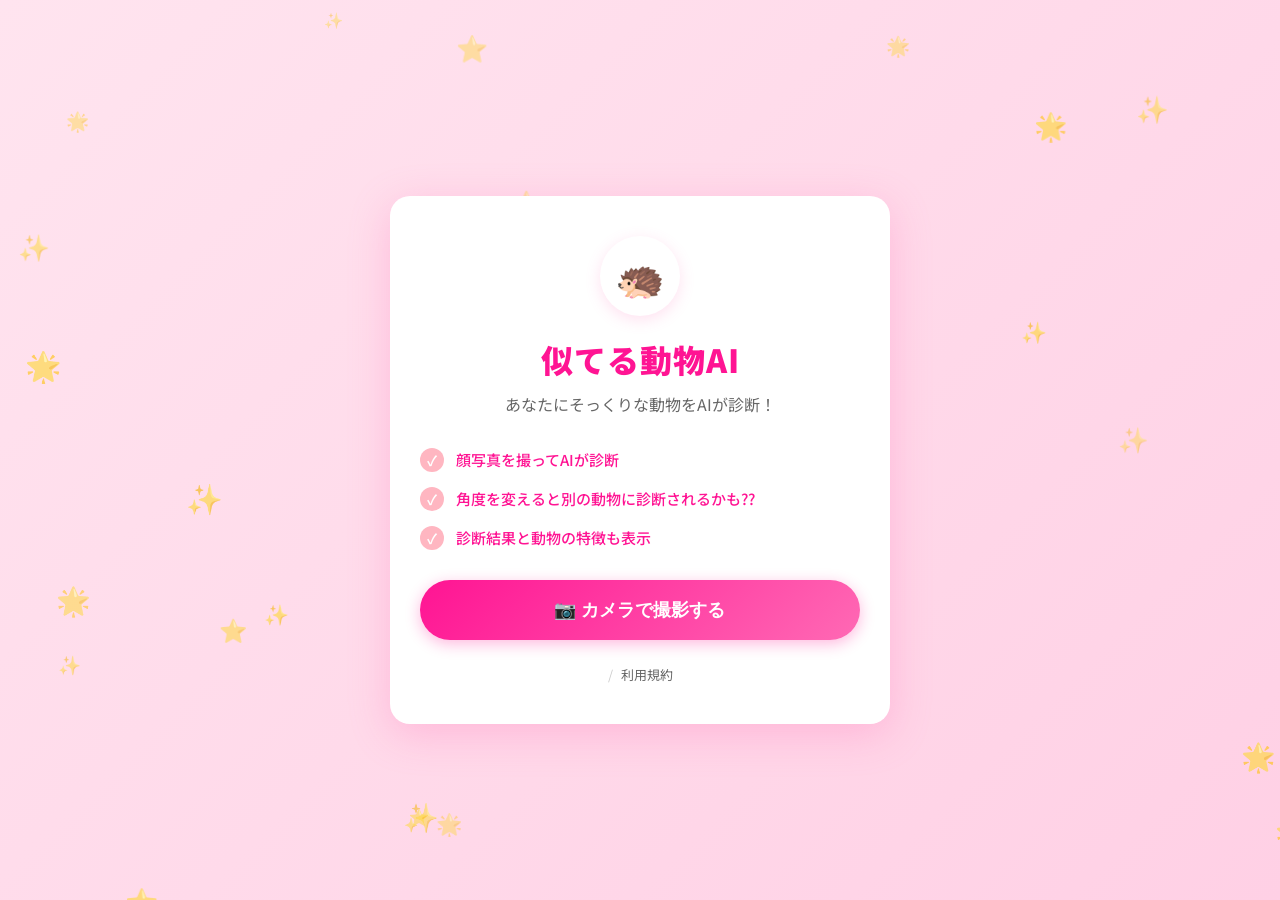
==== index.html @ 2998b25c "Update index.html" ====
<!DOCTYPE html>
<html lang="ja">
<head>
    <meta charset="UTF-8">
    <meta name="viewport" content="width=device-width, initial-scale=1.0">
    <meta name="description" content="あなたにそっくりな動物をAIが診断！顔写真を撮ってAIが診断します。">
    <title>似てる動物AI - あなたにそっくりな動物を診断</title>
    <link rel="preconnect" href="https://fonts.googleapis.com">
    <link rel="preconnect" href="https://fonts.gstatic.com" crossorigin>
    <link href="https://fonts.googleapis.com/css2?family=Noto+Sans+JP:wght@400;500;700;900&display=swap" rel="stylesheet">
    <link rel="stylesheet" href="css/style.css">
</head>
<body>
    <!-- Background Stars -->
    <div class="stars-container" id="starsContainer"></div>

    <!-- Main Container -->
    <div class="container">
        <!-- Header Link -->
        <div class="header-link"></div>

        <!-- Main Card -->
        <div class="card">
            <!-- Icon -->
            <div class="icon-container">
                <span class="icon">🦔</span>
            </div>

            <!-- Title -->
            <h1 class="title">似てる動物AI</h1>
            <p class="subtitle">あなたにそっくりな動物をAIが診断！</p>

            <!-- Feature List -->
            <div class="feature-list">
                <div class="feature-item">
                    <span class="check-icon">✓</span>
                    <span>顔写真を撮ってAIが診断</span>
                </div>
                <div class="feature-item">
                    <span class="check-icon">✓</span>
                    <span>角度を変えると別の動物に診断されるかも??</span>
                </div>
                <div class="feature-item">
                    <span class="check-icon">✓</span>
                    <span>診断結果と動物の特徴も表示</span>
                </div>
            </div>

            <!-- Upload Button -->
            <button class="upload-btn" id="uploadBtn">📷 カメラで撮影する</button>

            <!-- Hidden File Input -->
            <input type="file" id="fileInput" accept="image/*" capture="user" style="display: none;">

            <!-- Footer Links -->
            <div class="footer-links">
                <span class="divider">/</span>
                <a href="terms.html" class="footer-link">利用規約</a>
            </div>
        </div>
    </div>

    <!-- Main JS -->
    <script src="js/main.js"></script>
</body>
</html>
---- css/style.css ----
/* ===============================
   Global Styles & Reset
   =============================== */
* {
    margin: 0;
    padding: 0;
    box-sizing: border-box;
}

body {
    font-family: 'Noto Sans JP', sans-serif;
    background: linear-gradient(135deg, #FFE4EF 0%, #FFD0E5 100%);
    min-height: 100vh;
    position: relative;
    overflow-x: hidden;
}

/* ===============================
   Background Stars Animation
   =============================== */
.stars-container {
    position: fixed;
    top: 0;
    left: 0;
    width: 100%;
    height: 100%;
    pointer-events: none;
    z-index: 0;
}

.star {
    position: absolute;
    color: #FF69B4;
    opacity: 0.6;
    animation: twinkle 3s infinite;
    font-size: 20px;
}

.star:nth-child(2n) {
    animation-delay: 1s;
    opacity: 0.4;
}

.star:nth-child(3n) {
    animation-delay: 2s;
    opacity: 0.5;
}

@keyframes twinkle {
    0%, 100% { opacity: 0.3; transform: scale(0.8); }
    50% { opacity: 0.8; transform: scale(1.2); }
}

/* ===============================
   Main Container
   =============================== */
.container {
    position: relative;
    z-index: 1;
    min-height: 100vh;
    display: flex;
    flex-direction: column;
    align-items: center;
    justify-content: center;
    padding: 20px;
}

/* ===============================
   Header Link
   =============================== */
.header-link {
    margin-bottom: 20px;
    text-align: center;
}

.gallery-link {
    color: #FF1493;
    text-decoration: none;
    font-size: 14px;
    font-weight: 500;
    border-bottom: 2px solid #FF69B4;
    padding-bottom: 2px;
    transition: all 0.3s ease;
}

.gallery-link:hover {
    color: #FF69B4;
    border-bottom-color: #FF1493;
}

/* ===============================
   Main Card
   =============================== */
.card {
    background: white;
    border-radius: 20px;
    padding: 40px 30px;
    max-width: 500px;
    width: 100%;
    box-shadow: 0 10px 40px rgba(255, 105, 180, 0.3);
    text-align: center;
    animation: slideUp 0.5s ease;
}

@keyframes slideUp {
    from {
        opacity: 0;
        transform: translateY(20px);
    }
    to {
        opacity: 1;
        transform: translateY(0);
    }
}

/* ===============================
   Icon Container
   =============================== */
.icon-container {
    background: white;
    width: 80px;
    height: 80px;
    border-radius: 50%;
    margin: 0 auto 20px;
    display: flex;
    align-items: center;
    justify-content: center;
    box-shadow: 0 4px 15px rgba(255, 105, 180, 0.2);
}

.icon {
    font-size: 40px;
}

/* ===============================
   Title & Subtitle
   =============================== */
.title {
    color: #FF1493;
    font-size: 32px;
    font-weight: 900;
    margin-bottom: 10px;
    letter-spacing: 1px;
}

.subtitle {
    color: #666;
    font-size: 16px;
    margin-bottom: 30px;
    line-height: 1.6;
}

/* ===============================
   Feature List
   =============================== */
.feature-list {
    text-align: left;
    margin-bottom: 30px;
}

.feature-item {
    display: flex;
    align-items: center;
    margin-bottom: 15px;
    color: #FF1493;
    font-size: 15px;
    font-weight: 500;
}

.check-icon {
    display: inline-flex;
    align-items: center;
    justify-content: center;
    width: 24px;
    height: 24px;
    background: #FFB6C1;
    border-radius: 50%;
    margin-right: 12px;
    color: white;
    font-size: 14px;
    font-weight: bold;
    flex-shrink: 0;
}

/* ===============================
   Upload Button
   =============================== */
.upload-btn {
    width: 100%;
    background: linear-gradient(135deg, #FF1493 0%, #FF69B4 100%);
    color: white;
    border: none;
    border-radius: 50px;
    padding: 18px 30px;
    font-size: 18px;
    font-weight: 700;
    cursor: pointer;
    transition: all 0.3s ease;
    box-shadow: 0 4px 15px rgba(255, 20, 147, 0.3);
    margin-bottom: 25px;
}

.upload-btn:hover {
    transform: translateY(-2px);
    box-shadow: 0 6px 20px rgba(255, 20, 147, 0.4);
}

.upload-btn:active {
    transform: translateY(0);
}

/* ===============================
   Footer Links
   =============================== */
.footer-links {
    display: flex;
    align-items: center;
    justify-content: center;
    gap: 8px;
    font-size: 13px;
}

.footer-link {
    color: #666;
    text-decoration: none;
    transition: color 0.3s ease;
}

.footer-link:hover {
    color: #FF1493;
}

.divider {
    color: #ccc;
}

/* ===============================
   Loading Screen
   =============================== */
.loading-screen {
    padding: 60px 0;
    text-align: center;
}

.spinner {
    width: 60px;
    height: 60px;
    margin: 0 auto 20px;
    border: 6px solid #FFE4EF;
    border-top: 6px solid #FF1493;
    border-radius: 50%;
    animation: spin 1s linear infinite;
}

@keyframes spin {
    0% { transform: rotate(0deg); }
    100% { transform: rotate(360deg); }
}

.loading-text {
    color: #FF1493;
    font-size: 16px;
    font-weight: 600;
}

/* ===============================
   Result Screen
   =============================== */
.result-card {
    max-width: 600px;
}

.back-btn-container {
    margin-bottom: 20px;
    text-align: left;
}

.back-btn {
    color: #FF1493;
    text-decoration: none;
    font-size: 14px;
    font-weight: 500;
    transition: color 0.3s ease;
    display: inline-block;
}

.back-btn:hover {
    color: #FF69B4;
}

.result-icon {
    width: 100px;
    height: 100px;
}

.result-icon .icon {
    font-size: 60px;
}

.result-title {
    color: #666;
    font-size: 16px;
    margin-bottom: 10px;
    font-weight: 500;
}

.animal-name {
    color: #FF1493;
    font-size: 40px;
    font-weight: 900;
    margin-bottom: 30px;
    letter-spacing: 2px;
}

/* ===============================
   Similarity Bar
   =============================== */
.similarity-container {
    margin-bottom: 30px;
}

.similarity-bar {
    width: 100%;
    height: 30px;
    background: #FFE4EF;
    border-radius: 15px;
    overflow: hidden;
    margin-bottom: 10px;
}

.similarity-fill {
    height: 100%;
    background: linear-gradient(90deg, #FF1493 0%, #FF69B4 100%);
    border-radius: 15px;
    transition: width 1s ease;
    display: flex;
    align-items: center;
    justify-content: flex-end;
    padding-right: 10px;
}

.similarity-text {
    color: #FF1493;
    font-size: 18px;
    font-weight: 700;
}

/* ===============================
   Description Box
   =============================== */
.description-box {
    background: #FFF5F9;
    border-radius: 15px;
    padding: 25px;
    margin-bottom: 30px;
    text-align: left;
}

.description-title {
    color: #FF1493;
    font-size: 18px;
    font-weight: 700;
    margin-bottom: 15px;
}

.description-text {
    color: #555;
    font-size: 15px;
    line-height: 1.8;
}

/* ===============================
   Image Preview
   =============================== */
.image-preview-container {
    margin-bottom: 30px;
}

.preview-title {
    color: #FF1493;
    font-size: 16px;
    font-weight: 600;
    margin-bottom: 15px;
}

.image-preview {
    width: 100%;
    max-width: 300px;
    margin: 0 auto;
    border-radius: 15px;
    overflow: hidden;
    box-shadow: 0 4px 15px rgba(0, 0, 0, 0.1);
}

.image-preview img {
    width: 100%;
    height: auto;
    display: block;
}

/* ===============================
   Share Buttons
   =============================== */
.share-buttons {
    margin-bottom: 30px;
}

.share-title {
    color: #FF1493;
    font-size: 16px;
    font-weight: 600;
    margin-bottom: 15px;
}

.share-btn-group {
    display: flex;
    gap: 10px;
    justify-content: center;
}

.share-btn {
    flex: 1;
    padding: 12px 20px;
    border: none;
    border-radius: 50px;
    font-size: 14px;
    font-weight: 600;
    cursor: pointer;
    transition: all 0.3s ease;
    display: flex;
    align-items: center;
    justify-content: center;
    gap: 5px;
}

.twitter-btn {
    background: #1DA1F2;
    color: white;
}

.twitter-btn:hover {
    background: #1a8cd8;
    transform: translateY(-2px);
}

.line-btn {
    background: #00B900;
    color: white;
}

.line-btn:hover {
    background: #009900;
    transform: translateY(-2px);
}

.share-icon {
    font-size: 16px;
}

/* ===============================
   Retry Button
   =============================== */
.retry-btn {
    width: 100%;
    background: white;
    color: #FF1493;
    border: 2px solid #FF1493;
    border-radius: 50px;
    padding: 15px 30px;
    font-size: 16px;
    font-weight: 700;
    cursor: pointer;
    transition: all 0.3s ease;
}

.retry-btn:hover {
    background: #FF1493;
    color: white;
    transform: translateY(-2px);
}

/* ===============================
   Gallery Styles
   =============================== */
.gallery-card {
    max-width: 700px;
}

.gallery-grid {
    display: grid;
    grid-template-columns: repeat(auto-fill, minmax(150px, 1fr));
    gap: 20px;
    margin-bottom: 30px;
}

.gallery-item {
    text-align: center;
}

.gallery-image {
    width: 100%;
    aspect-ratio: 1;
    border-radius: 15px;
    overflow: hidden;
    margin-bottom: 10px;
    display: flex;
    align-items: center;
    justify-content: center;
    background: linear-gradient(135deg, #FFE4EF 0%, #FFD0E5 100%);
    position: relative;
}

.gallery-image.blurred {
    filter: blur(10px);
    background: linear-gradient(135deg, #FFE4EF 0%, #FFD0E5 100%);
}

.animal-emoji {
    font-size: 48px;
    filter: blur(0);
}

.gallery-animal {
    color: #FF1493;
    font-size: 14px;
    font-weight: 600;
}

.gallery-note {
    text-align: center;
    padding: 20px;
    background: #FFF5F9;
    border-radius: 10px;
    color: #999;
    font-size: 13px;
}

/* ===============================
   Responsive Design
   =============================== */
@media (max-width: 600px) {
    .container {
        padding: 15px;
    }

    .card {
        padding: 30px 20px;
    }

    .title {
        font-size: 28px;
    }

    .subtitle {
        font-size: 14px;
    }

    .feature-item {
        font-size: 14px;
    }

    .upload-btn {
        font-size: 16px;
        padding: 15px 25px;
    }

    .animal-name {
        font-size: 32px;
    }

    .gallery-grid {
        grid-template-columns: repeat(auto-fill, minmax(120px, 1fr));
        gap: 15px;
    }

    .share-btn-group {
        flex-direction: column;
    }
}

@media (max-width: 400px) {
    .title {
        font-size: 24px;
    }

    .icon-container {
        width: 60px;
        height: 60px;
    }

    .icon {
        font-size: 30px;
    }

    .gallery-grid {
        grid-template-columns: repeat(2, 1fr);
    }
}
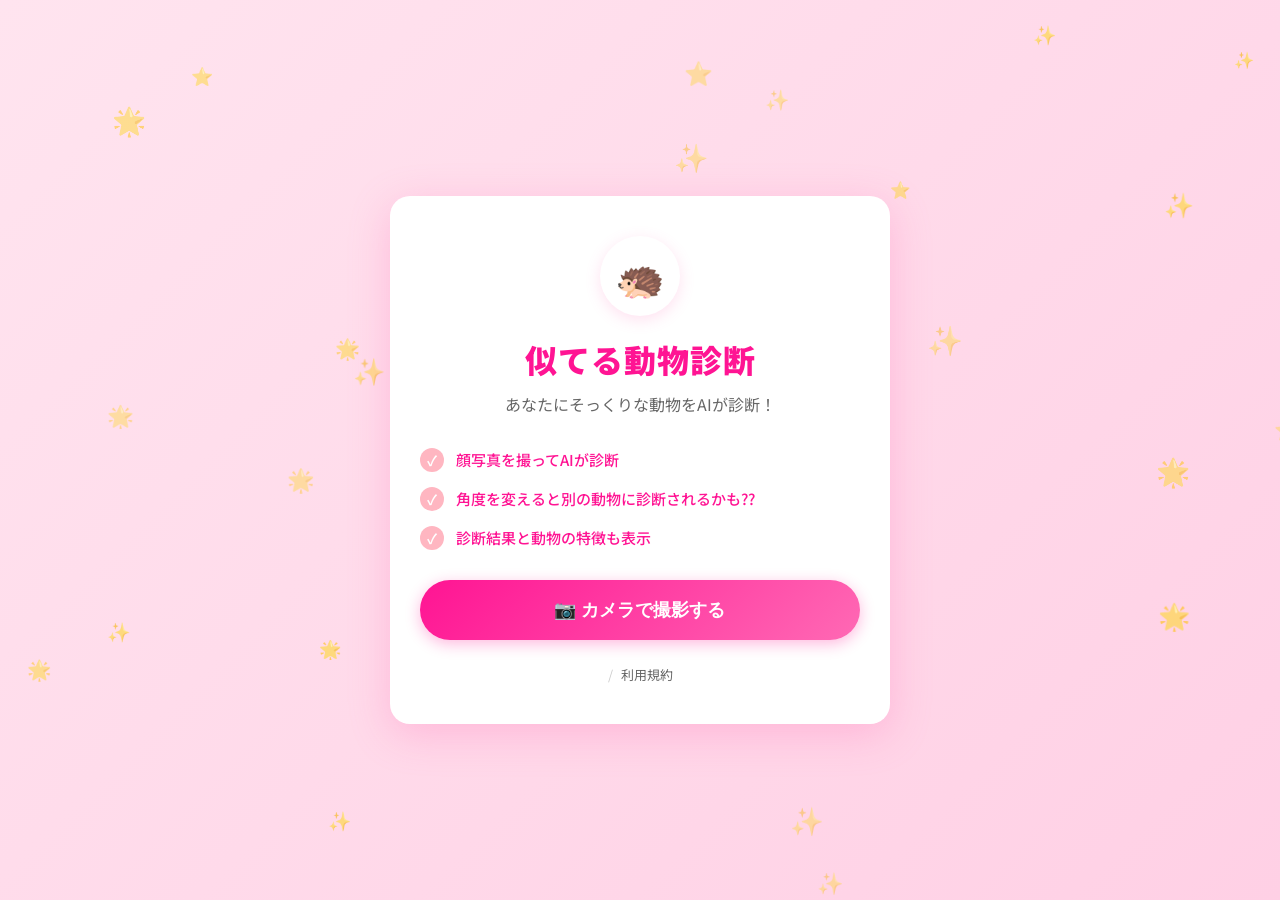
==== commit ce9f7352: "Update index.html" ====
--- a/index.html
+++ b/index.html
@@ -27,7 +27,7 @@
             </div>
 
             <!-- Title -->
-            <h1 class="title">似てる動物AI</h1>
+            <h1 class="title">似てる動物診断</h1>
             <p class="subtitle">あなたにそっくりな動物をAIが診断！</p>
 
             <!-- Feature List -->
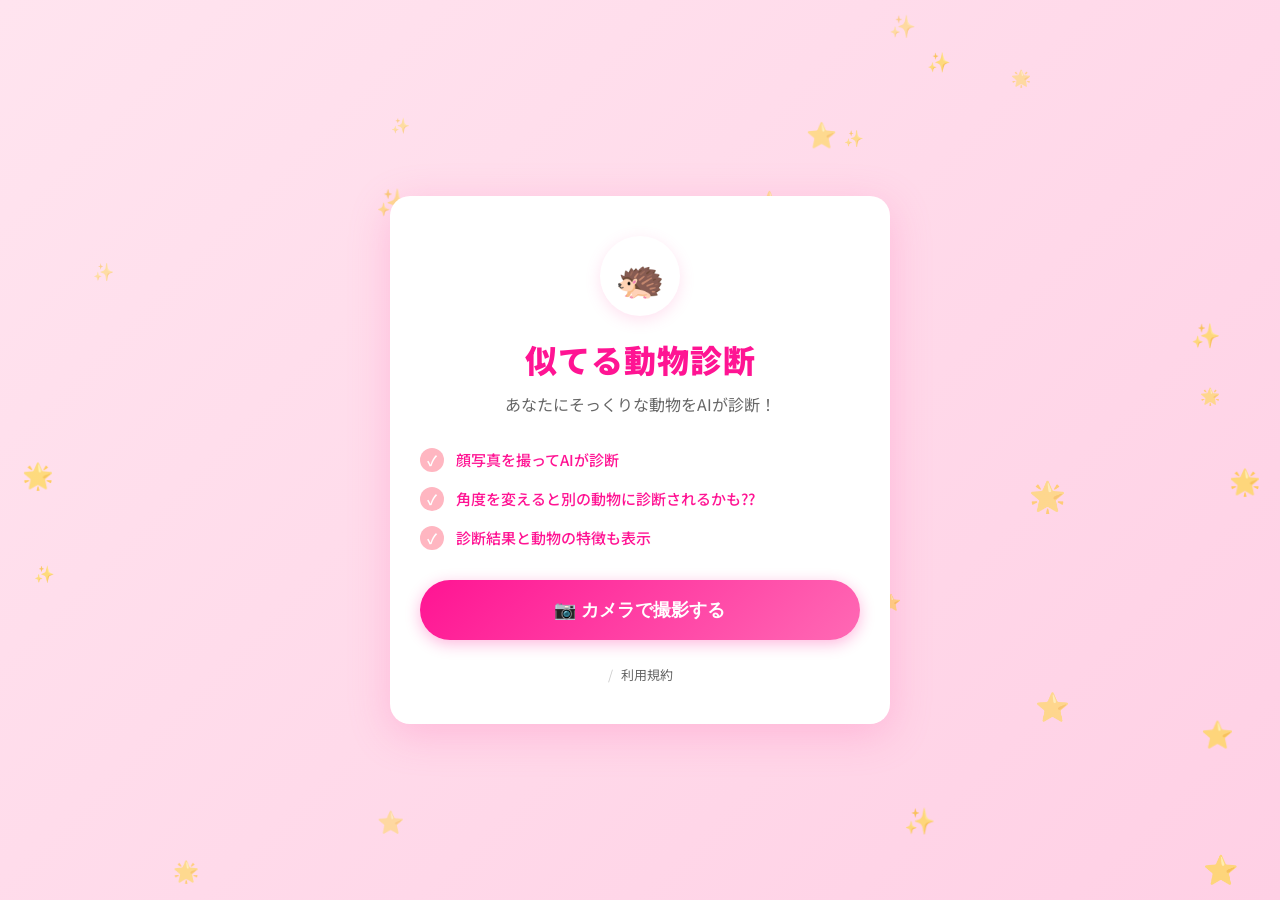
==== commit 7aa3c2fe: "Update index.html" ====
--- a/index.html
+++ b/index.html
@@ -50,7 +50,7 @@
             <button class="upload-btn" id="uploadBtn">📷 カメラで撮影する</button>
 
             <!-- Hidden File Input -->
-            <input type="file" id="fileInput" accept="image/*" capture="user" style="display: none;">
+            <input type="file" id="fileInput" accept="image/*" style="display: none;">
 
             <!-- Footer Links -->
             <div class="footer-links">
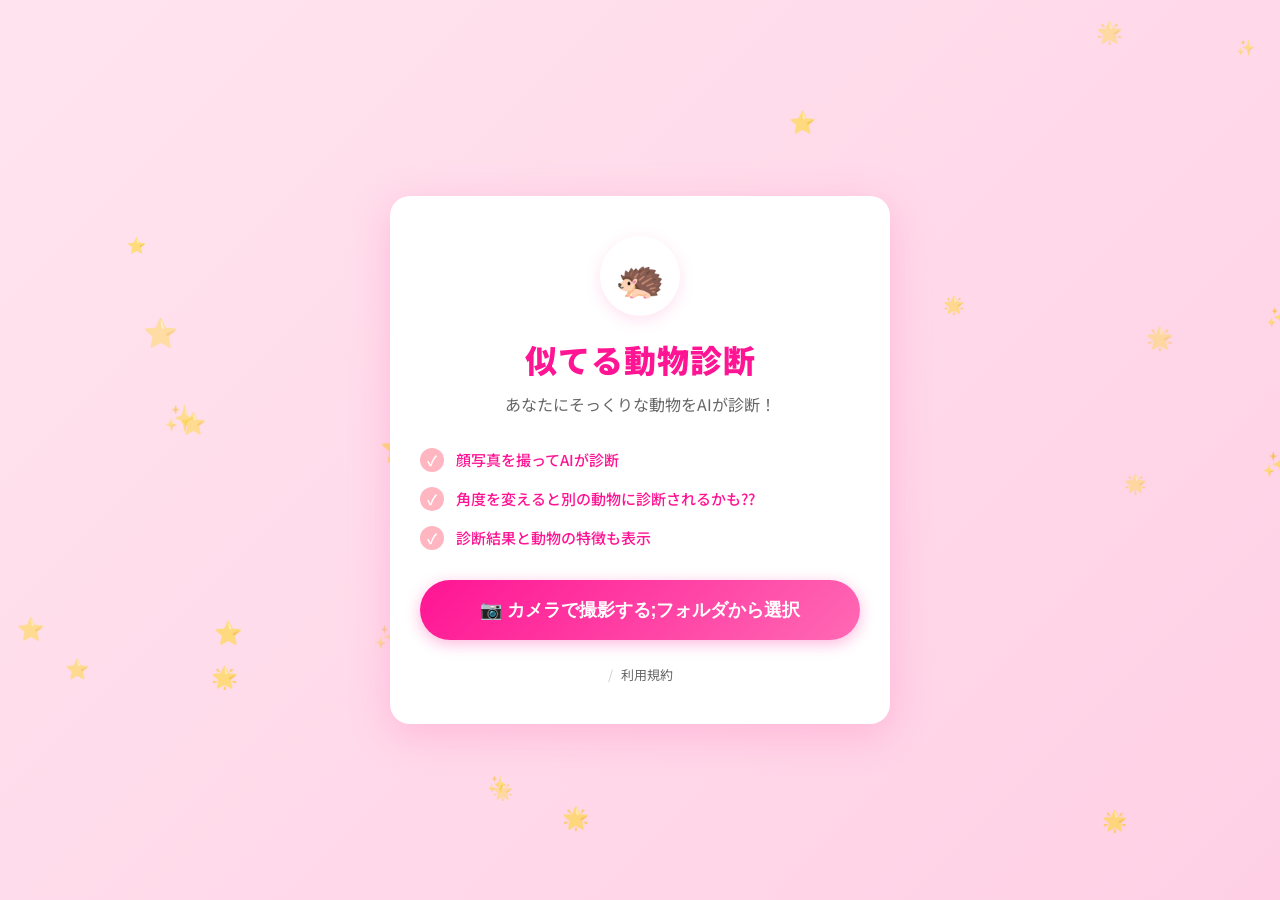
==== commit c481b35a: "Update index.html" ====
--- a/index.html
+++ b/index.html
@@ -47,7 +47,7 @@
             </div>
 
             <!-- Upload Button -->
-            <button class="upload-btn" id="uploadBtn">📷 カメラで撮影する</button>
+            <button class="upload-btn" id="uploadBtn">📷 カメラで撮影する;フォルダから選択</button>
 
             <!-- Hidden File Input -->
             <input type="file" id="fileInput" accept="image/*" style="display: none;">
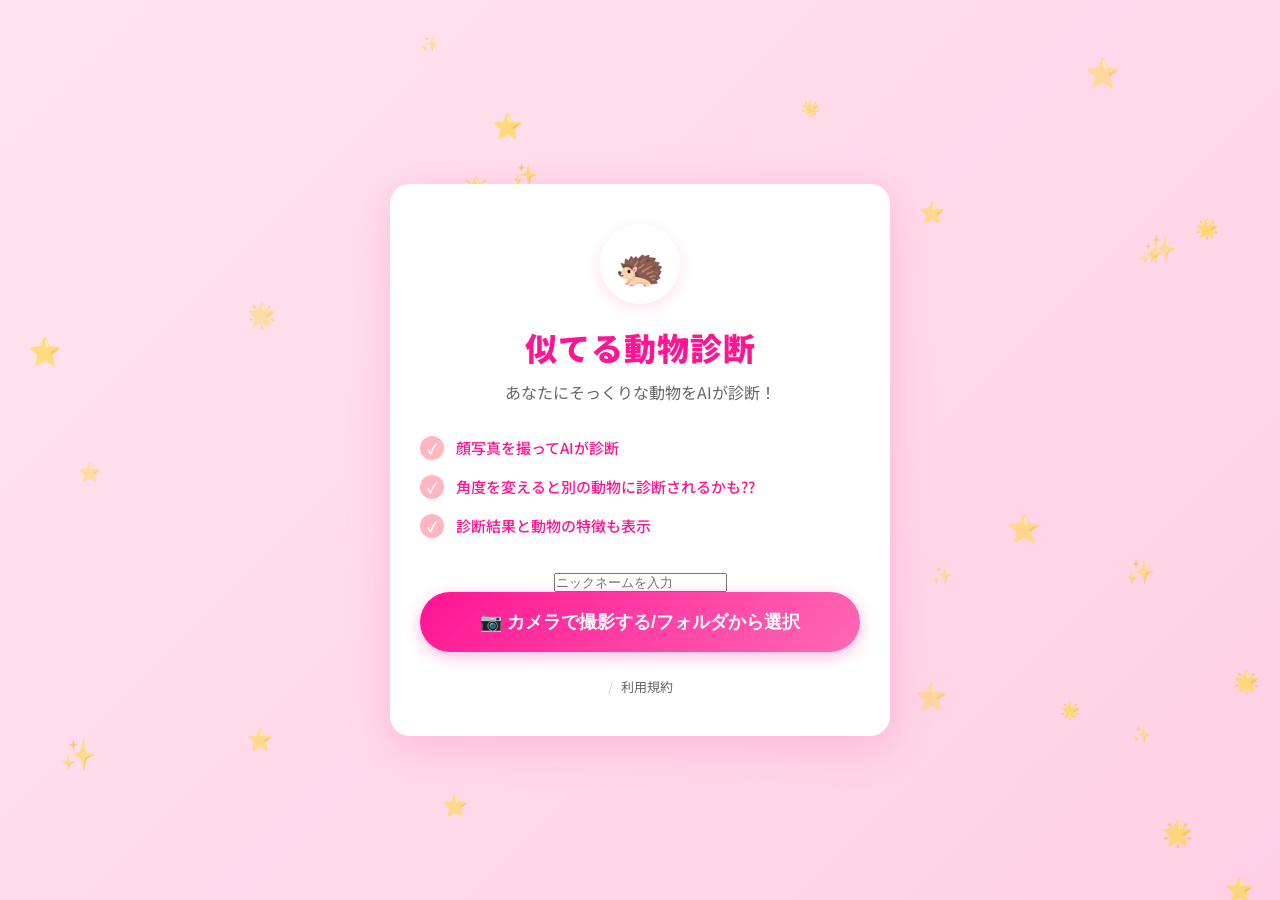
==== commit 4a3433af: "Update index.html" ====
--- a/index.html
+++ b/index.html
@@ -45,9 +45,12 @@
                     <span>診断結果と動物の特徴も表示</span>
                 </div>
             </div>
-
+<!-- Nickname Input -->
+<div class="nickname-container">
+    <input type="text" id="nicknameInput" class="nickname-input" placeholder="ニックネームを入力" maxlength="20">
+</div>
             <!-- Upload Button -->
-            <button class="upload-btn" id="uploadBtn">📷 カメラで撮影する;フォルダから選択</button>
+            <button class="upload-btn" id="uploadBtn">📷 カメラで撮影する/フォルダから選択</button>
 
             <!-- Hidden File Input -->
             <input type="file" id="fileInput" accept="image/*" style="display: none;">
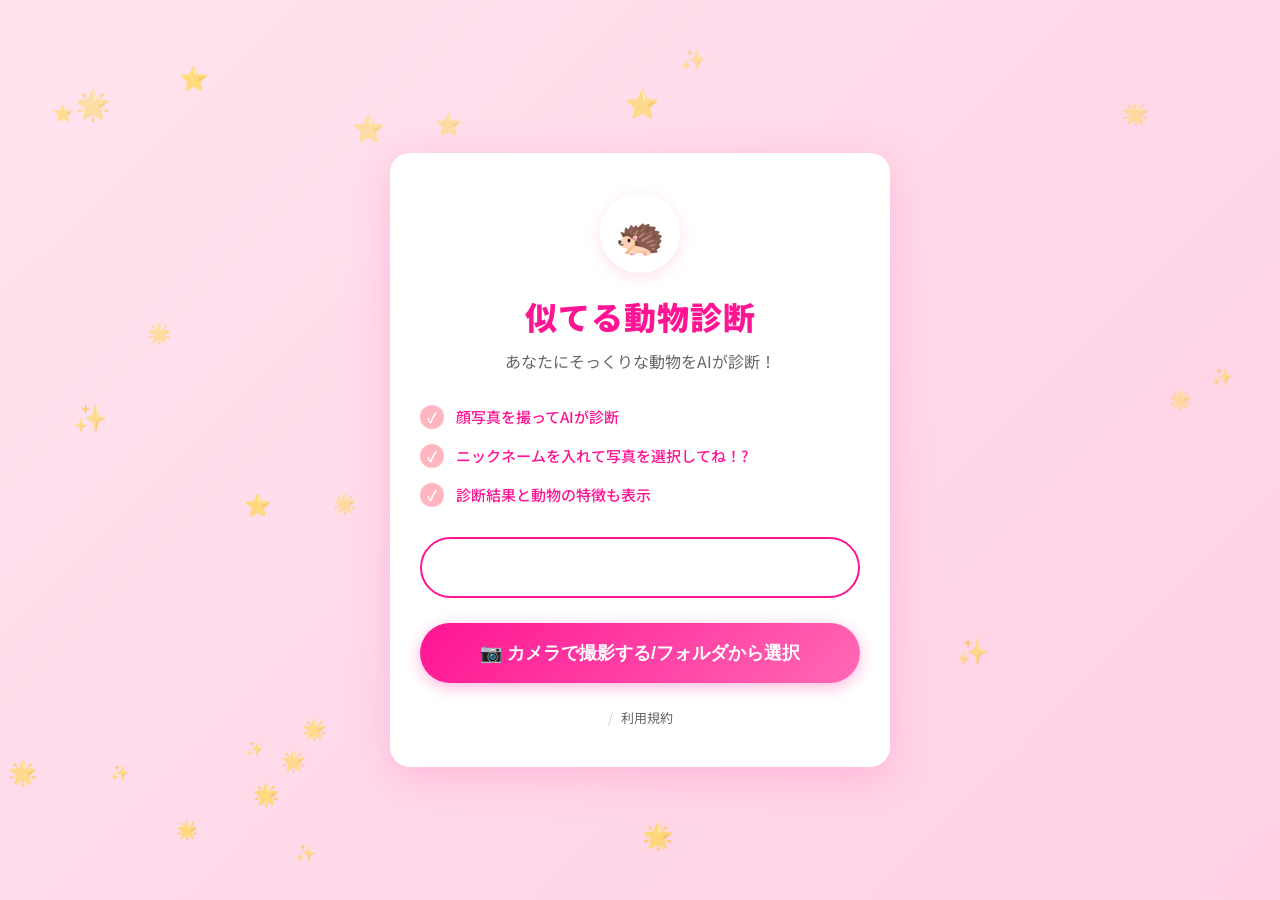
==== commit e649d6e8: "Update index.html" ====
--- a/index.html
+++ b/index.html
@@ -38,7 +38,7 @@
                 </div>
                 <div class="feature-item">
                     <span class="check-icon">✓</span>
-                    <span>角度を変えると別の動物に診断されるかも??</span>
+                    <span>ニックネームを入れて写真を選択してね！?</span>
                 </div>
                 <div class="feature-item">
                     <span class="check-icon">✓</span>
--- a/css/style.css
+++ b/css/style.css
@@ -596,3 +596,36 @@
         grid-template-columns: repeat(2, 1fr);
     }
 }
+/* ===============================
+   Nickname Input
+   =============================== */
+.nickname-container {
+    width: 100%;
+    margin-bottom: 25px; /* ボタンと同じ間隔 */
+}
+
+.nickname-input {
+    width: 100%;
+    padding: 18px 30px;              /* upload-btnと同じ */
+    font-size: 18px;
+    font-weight: 700;
+    border-radius: 50px;             /* ボタンと同じ丸さ */
+    border: 2px solid #FF1493;       /* ピンク枠 */
+    background: transparent;
+    color: #ffffff;                  /* 白文字 */
+    text-align: center;
+    outline: none;
+    transition: all 0.3s ease;
+}
+
+/* プレースホルダーも白 */
+.nickname-input::placeholder {
+    color: rgba(255,255,255,0.8);
+    font-weight: 500;
+}
+
+/* フォーカス時 */
+.nickname-input:focus {
+    box-shadow: 0 4px 15px rgba(255, 20, 147, 0.3);
+    transform: translateY(-2px);
+}
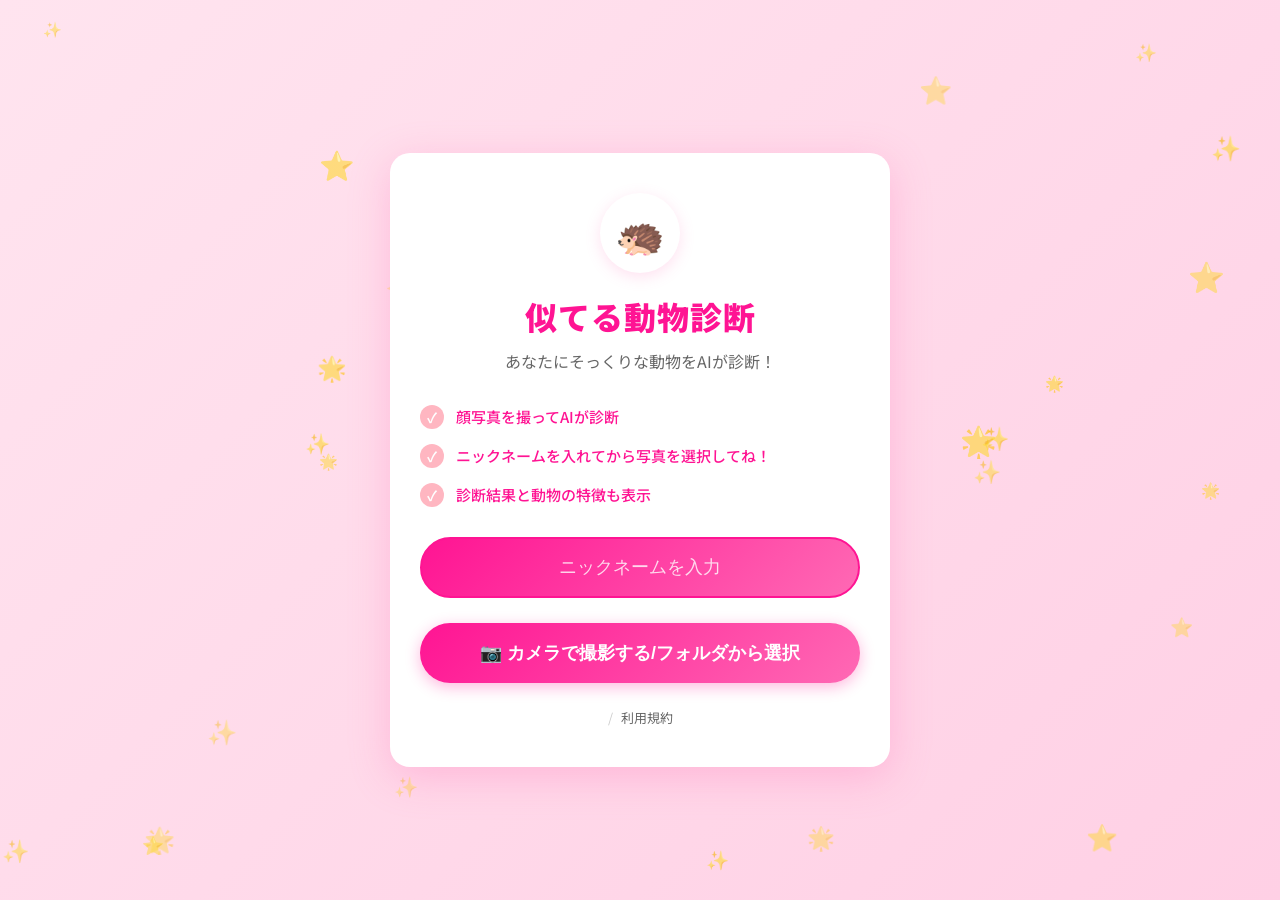
==== commit 83f4789c: "Update index.html" ====
--- a/index.html
+++ b/index.html
@@ -38,7 +38,7 @@
                 </div>
                 <div class="feature-item">
                     <span class="check-icon">✓</span>
-                    <span>ニックネームを入れて写真を選択してね！?</span>
+                    <span>ニックネームを入れてから写真を選択してね！</span>
                 </div>
                 <div class="feature-item">
                     <span class="check-icon">✓</span>
--- a/css/style.css
+++ b/css/style.css
@@ -611,7 +611,7 @@
     font-weight: 700;
     border-radius: 50px;             /* ボタンと同じ丸さ */
     border: 2px solid #FF1493;       /* ピンク枠 */
-    background: transparent;
+   background: linear-gradient(135deg, #FF1493 0%, #FF69B4 100%);
     color: #ffffff;                  /* 白文字 */
     text-align: center;
     outline: none;
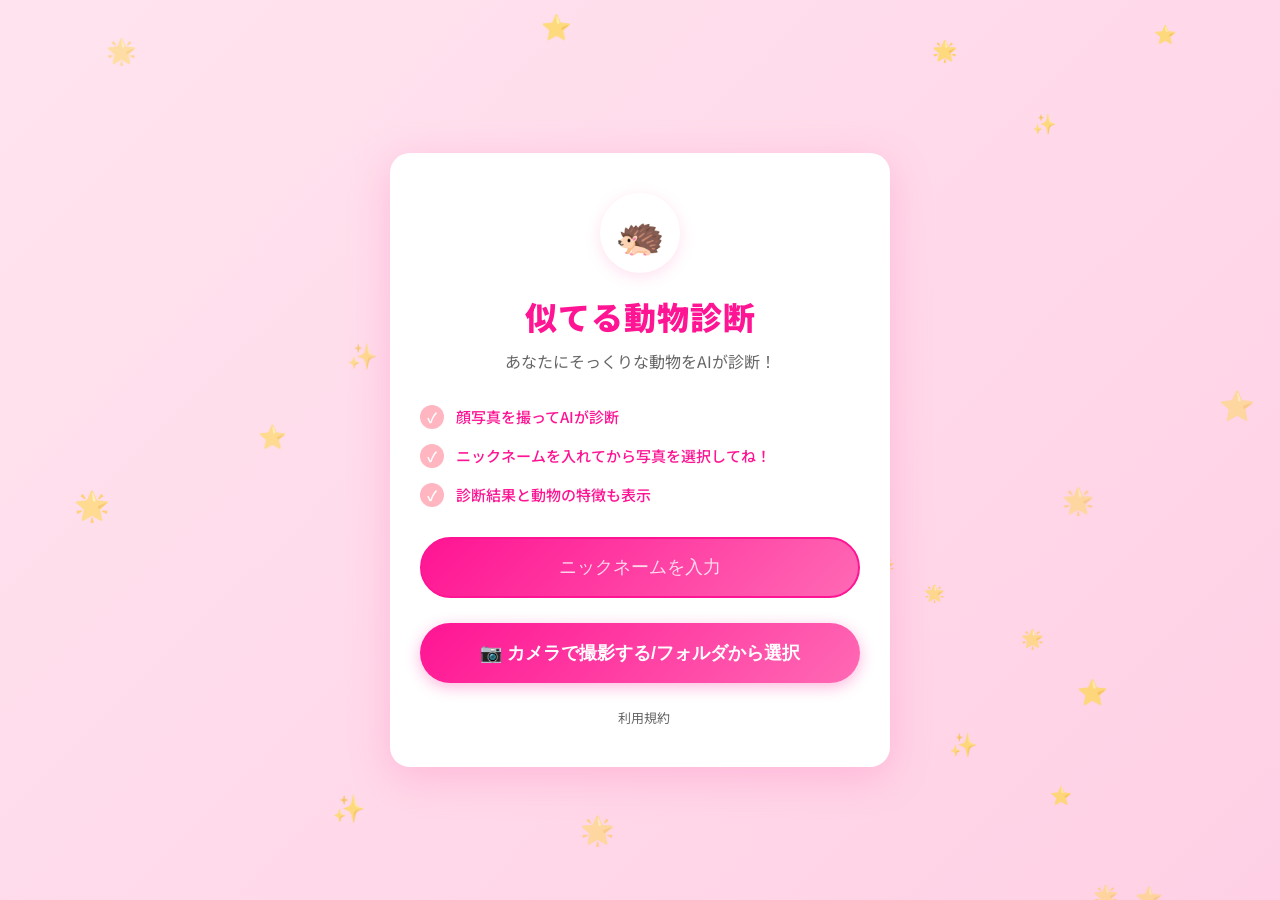
==== commit 415264fe: "Update index.html" ====
--- a/index.html
+++ b/index.html
@@ -57,7 +57,7 @@
 
             <!-- Footer Links -->
             <div class="footer-links">
-                <span class="divider">/</span>
+                <span class="divider"></span>
                 <a href="terms.html" class="footer-link">利用規約</a>
             </div>
         </div>
